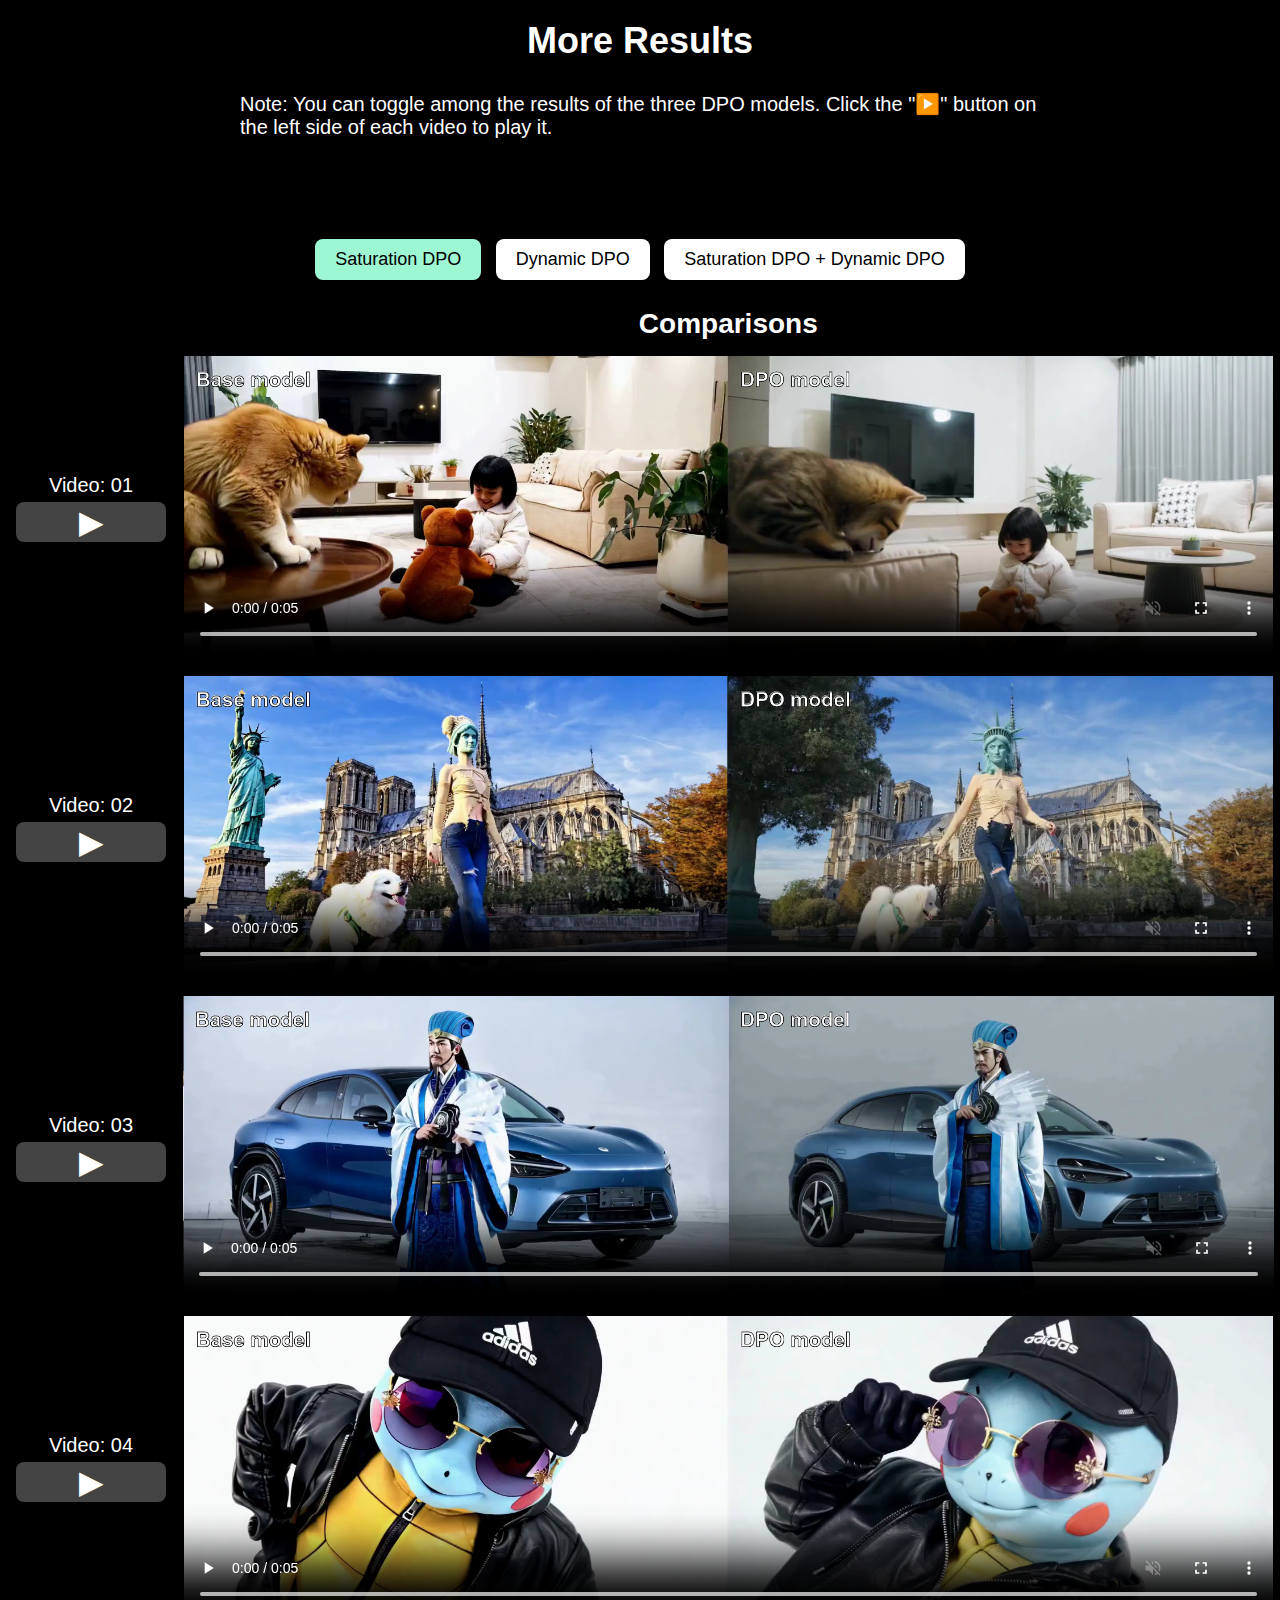
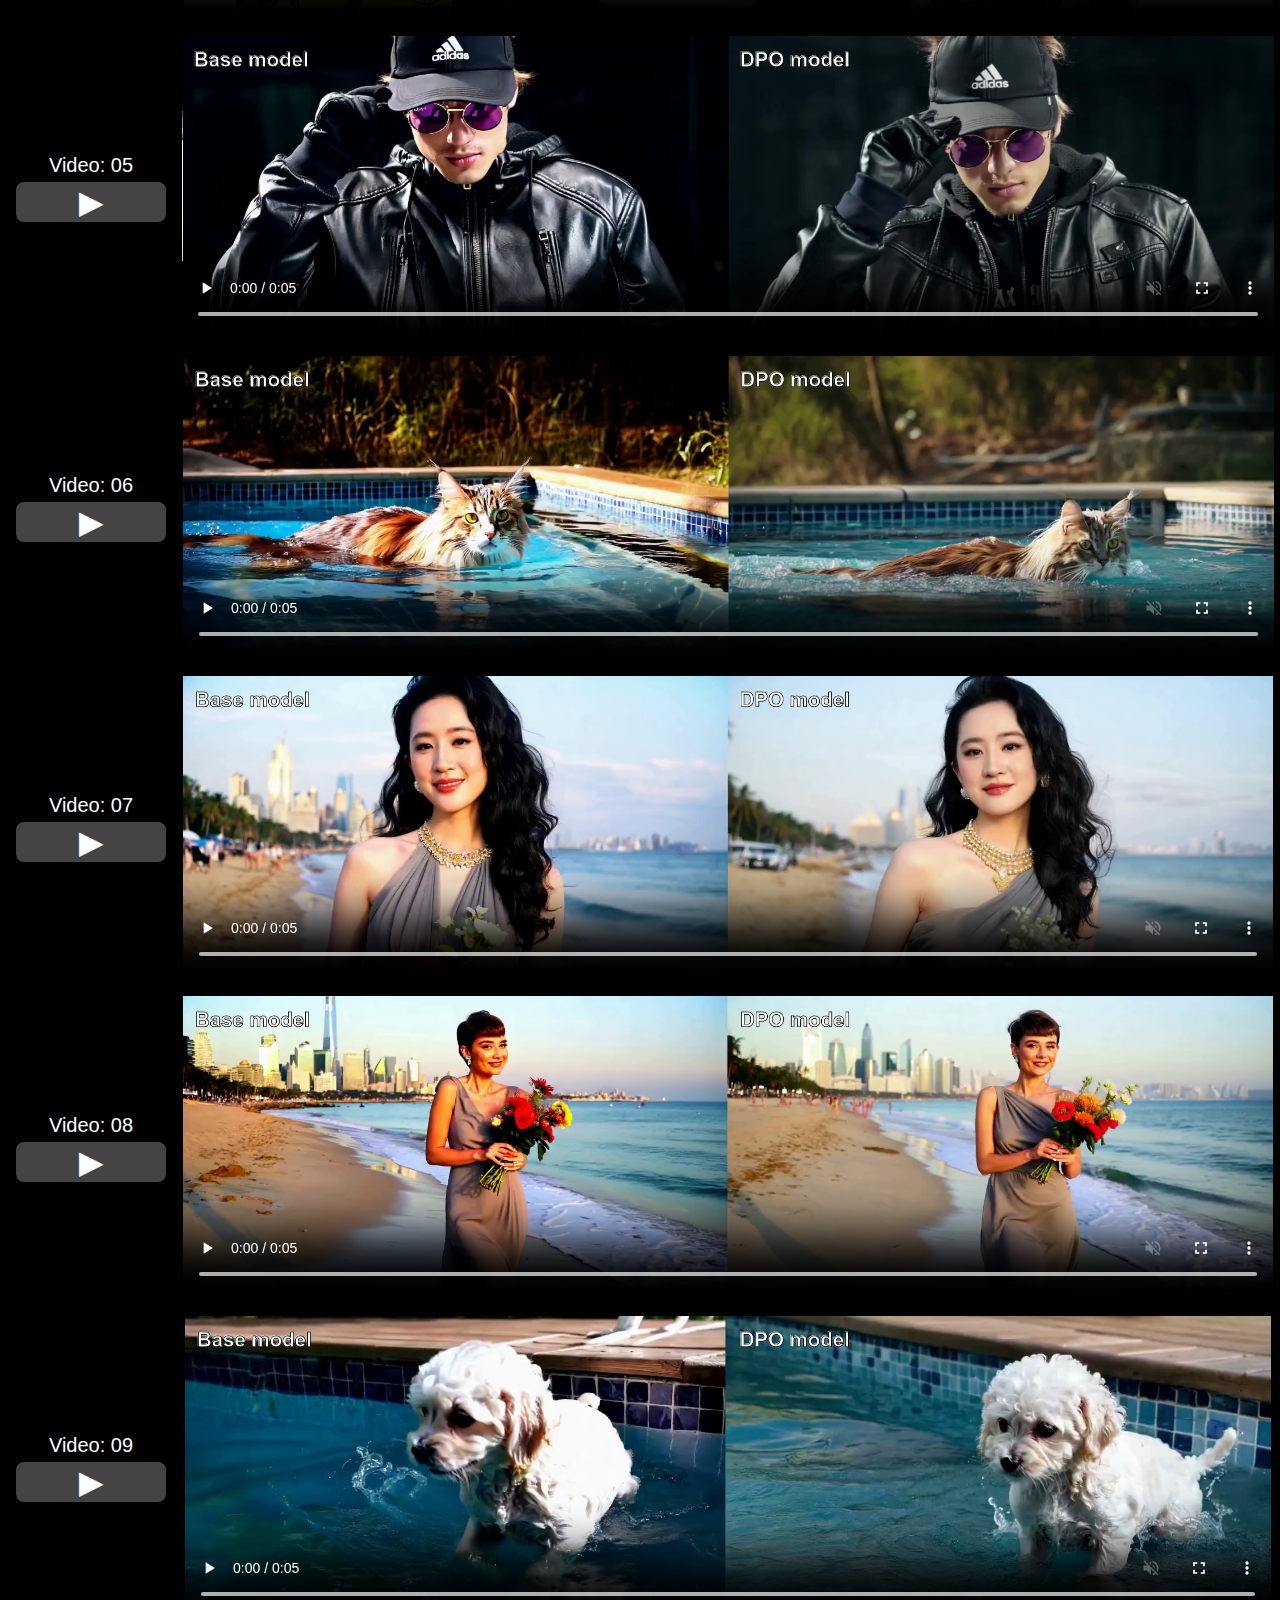
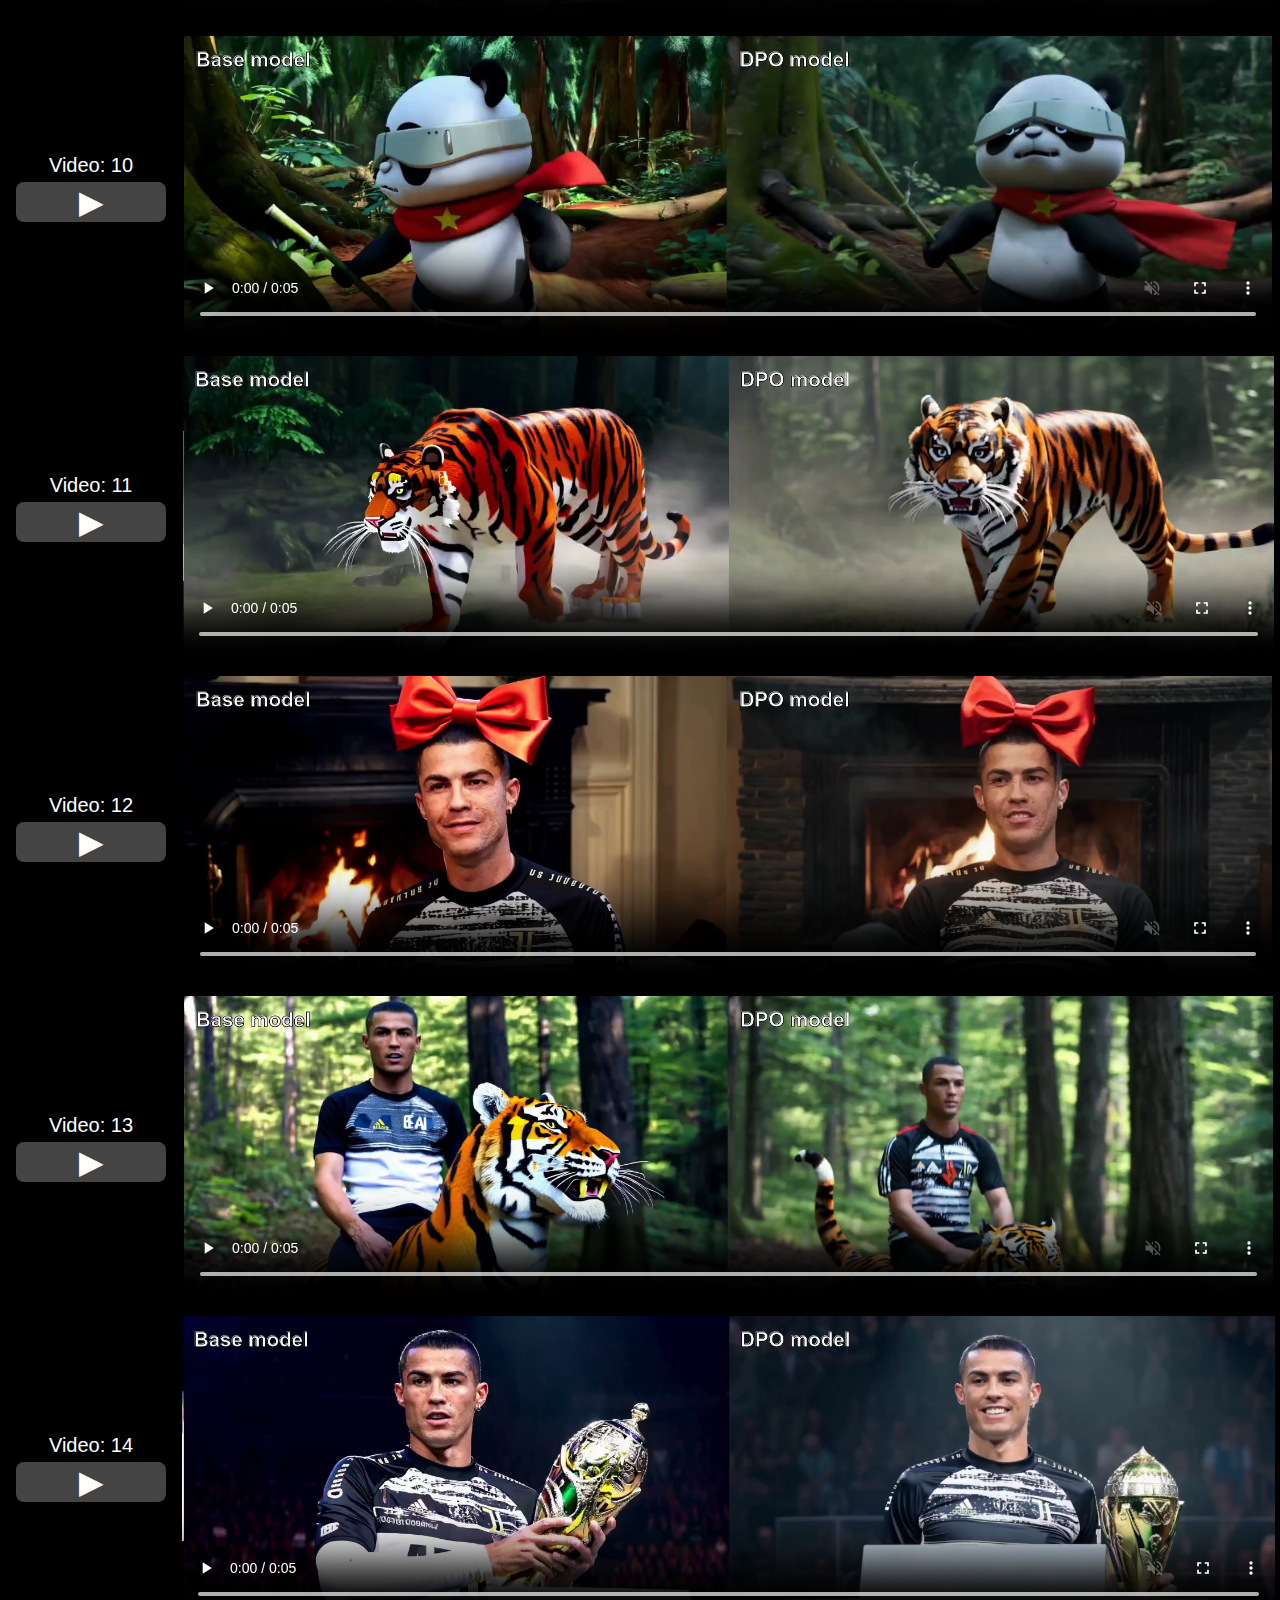
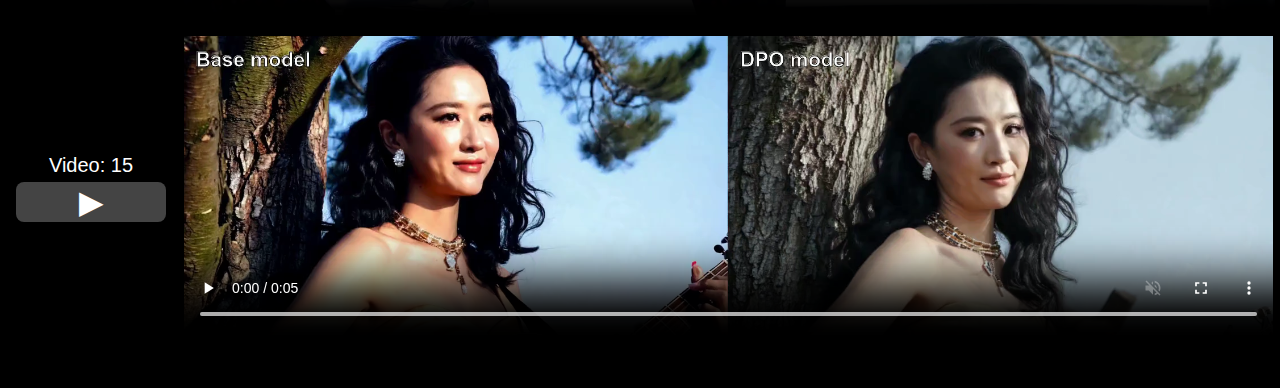
==== addition_dpo/index.html @ d4a06e44 "upload files" ====
<!DOCTYPE html>
    <html>
      <head>
        <meta charset="UTF-8">
        <title>Multiple Folders Video Display</title>
        
    <style>
      body {
        text-align: center;
        background-color: #000;
        color: #fff;
        font-family: Arial, sans-serif;
      }
      .main-title {
        font-size: 36px;
        margin-top: 20px;
        margin-bottom: 10px;
      }
      .description {
        font-size: 20px;
        width: 800px;
        margin: auto;
        margin-top: 30px;
        margin-bottom: 100px;
      }
      .toggle-buttons {
        margin: 20px 0;
      }
      .switch-button {
        display: inline-block;
        padding: 10px 20px;
        margin: 0 5px;
        font-size: 18px;
        border: none;
        border-radius: 8px;
        cursor: pointer;
        background-color: #fff;
        color: #000;
        transition: background-color 0.3s;
      }
      .switch-button.active {
        background-color: rgba(158, 247, 211, 1.0);
        color: #000;
      }
      table {
          width: 600px;
          margin: auto;
          border-collapse: collapse;
      }
      td, th {
          border: none;
          padding: 8px;
          color: #fff;
      }
      .table-container {
          display: none;
          margin-bottom: 40px;
      }
      .table-container.active {
          display: block;
      }
    </style>
    
      </head>
      <body>
        
    <h1 class="main-title">More Results</h1>
    <p align="left" class="description">
        Note: You can toggle among the results of the three DPO models. Click the "▶️" button on the left side of each video to play it.
      </p>
    
        
    <div class="toggle-buttons">
      <button class="switch-button active" data-target="contrast-dpo-table">Saturation DPO</button>
      <button class="switch-button" data-target="speed-dpo-table">Dynamic DPO</button>
      <button class="switch-button" data-target="contrast+speed-dpo-table">Saturation DPO + Dynamic DPO</button>
    </div>
    
        
    
    <div id="contrast-dpo-table" class="table-container active">
      <table align="center">
        <thead>
          <tr>
            <th style="text-align: center; font-size: 28px;"></th>
            <th style="text-align: center; font-size: 28px;">Comparisons</th>
          </tr>
        </thead>
        <tbody>
          
            <tr>
                <td style="text-align: center;">
                    <div style="font-size: 20px; margin-bottom: 5px;">Video: 01</div>
                    <button class="play-button" data-video-id="video-contrast/01_seed666.mp4" 
                            style="font-size: 32px; cursor: pointer; width: 150px; 
                                   background-color: #444; color: #fff; 
                                   border: none; border-radius: 8px;">
                        ▶
                    </button>
                </td>
                <td>
                    <video id="video-contrast/01_seed666.mp4" height="300" src="contrast/01_seed666.mp4" controls muted loop></video>
                </td>
            </tr>
            
            <tr>
                <td style="text-align: center;">
                    <div style="font-size: 20px; margin-bottom: 5px;">Video: 02</div>
                    <button class="play-button" data-video-id="video-contrast/02_seed666.mp4" 
                            style="font-size: 32px; cursor: pointer; width: 150px; 
                                   background-color: #444; color: #fff; 
                                   border: none; border-radius: 8px;">
                        ▶
                    </button>
                </td>
                <td>
                    <video id="video-contrast/02_seed666.mp4" height="300" src="contrast/02_seed666.mp4" controls muted loop></video>
                </td>
            </tr>
            
            <tr>
                <td style="text-align: center;">
                    <div style="font-size: 20px; margin-bottom: 5px;">Video: 03</div>
                    <button class="play-button" data-video-id="video-contrast/03_seed666.mp4" 
                            style="font-size: 32px; cursor: pointer; width: 150px; 
                                   background-color: #444; color: #fff; 
                                   border: none; border-radius: 8px;">
                        ▶
                    </button>
                </td>
                <td>
                    <video id="video-contrast/03_seed666.mp4" height="300" src="contrast/03_seed666.mp4" controls muted loop></video>
                </td>
            </tr>
            
            <tr>
                <td style="text-align: center;">
                    <div style="font-size: 20px; margin-bottom: 5px;">Video: 04</div>
                    <button class="play-button" data-video-id="video-contrast/04_seed666.mp4" 
                            style="font-size: 32px; cursor: pointer; width: 150px; 
                                   background-color: #444; color: #fff; 
                                   border: none; border-radius: 8px;">
                        ▶
                    </button>
                </td>
                <td>
                    <video id="video-contrast/04_seed666.mp4" height="300" src="contrast/04_seed666.mp4" controls muted loop></video>
                </td>
            </tr>
            
            <tr>
                <td style="text-align: center;">
                    <div style="font-size: 20px; margin-bottom: 5px;">Video: 05</div>
                    <button class="play-button" data-video-id="video-contrast/05_seed666.mp4" 
                            style="font-size: 32px; cursor: pointer; width: 150px; 
                                   background-color: #444; color: #fff; 
                                   border: none; border-radius: 8px;">
                        ▶
                    </button>
                </td>
                <td>
                    <video id="video-contrast/05_seed666.mp4" height="300" src="contrast/05_seed666.mp4" controls muted loop></video>
                </td>
            </tr>
            
            <tr>
                <td style="text-align: center;">
                    <div style="font-size: 20px; margin-bottom: 5px;">Video: 06</div>
                    <button class="play-button" data-video-id="video-contrast/06_seed666.mp4" 
                            style="font-size: 32px; cursor: pointer; width: 150px; 
                                   background-color: #444; color: #fff; 
                                   border: none; border-radius: 8px;">
                        ▶
                    </button>
                </td>
                <td>
                    <video id="video-contrast/06_seed666.mp4" height="300" src="contrast/06_seed666.mp4" controls muted loop></video>
                </td>
            </tr>
            
            <tr>
                <td style="text-align: center;">
                    <div style="font-size: 20px; margin-bottom: 5px;">Video: 07</div>
                    <button class="play-button" data-video-id="video-contrast/07_seed666.mp4" 
                            style="font-size: 32px; cursor: pointer; width: 150px; 
                                   background-color: #444; color: #fff; 
                                   border: none; border-radius: 8px;">
                        ▶
                    </button>
                </td>
                <td>
                    <video id="video-contrast/07_seed666.mp4" height="300" src="contrast/07_seed666.mp4" controls muted loop></video>
                </td>
            </tr>
            
            <tr>
                <td style="text-align: center;">
                    <div style="font-size: 20px; margin-bottom: 5px;">Video: 08</div>
                    <button class="play-button" data-video-id="video-contrast/08_seed666.mp4" 
                            style="font-size: 32px; cursor: pointer; width: 150px; 
                                   background-color: #444; color: #fff; 
                                   border: none; border-radius: 8px;">
                        ▶
                    </button>
                </td>
                <td>
                    <video id="video-contrast/08_seed666.mp4" height="300" src="contrast/08_seed666.mp4" controls muted loop></video>
                </td>
            </tr>
            
            <tr>
                <td style="text-align: center;">
                    <div style="font-size: 20px; margin-bottom: 5px;">Video: 09</div>
                    <button class="play-button" data-video-id="video-contrast/09_seed666.mp4" 
                            style="font-size: 32px; cursor: pointer; width: 150px; 
                                   background-color: #444; color: #fff; 
                                   border: none; border-radius: 8px;">
                        ▶
                    </button>
                </td>
                <td>
                    <video id="video-contrast/09_seed666.mp4" height="300" src="contrast/09_seed666.mp4" controls muted loop></video>
                </td>
            </tr>
            
            <tr>
                <td style="text-align: center;">
                    <div style="font-size: 20px; margin-bottom: 5px;">Video: 10</div>
                    <button class="play-button" data-video-id="video-contrast/10_seed666.mp4" 
                            style="font-size: 32px; cursor: pointer; width: 150px; 
                                   background-color: #444; color: #fff; 
                                   border: none; border-radius: 8px;">
                        ▶
                    </button>
                </td>
                <td>
                    <video id="video-contrast/10_seed666.mp4" height="300" src="contrast/10_seed666.mp4" controls muted loop></video>
                </td>
            </tr>
            
            <tr>
                <td style="text-align: center;">
                    <div style="font-size: 20px; margin-bottom: 5px;">Video: 11</div>
                    <button class="play-button" data-video-id="video-contrast/11_seed666.mp4" 
                            style="font-size: 32px; cursor: pointer; width: 150px; 
                                   background-color: #444; color: #fff; 
                                   border: none; border-radius: 8px;">
                        ▶
                    </button>
                </td>
                <td>
                    <video id="video-contrast/11_seed666.mp4" height="300" src="contrast/11_seed666.mp4" controls muted loop></video>
                </td>
            </tr>
            
            <tr>
                <td style="text-align: center;">
                    <div style="font-size: 20px; margin-bottom: 5px;">Video: 12</div>
                    <button class="play-button" data-video-id="video-contrast/12_seed666.mp4" 
                            style="font-size: 32px; cursor: pointer; width: 150px; 
                                   background-color: #444; color: #fff; 
                                   border: none; border-radius: 8px;">
                        ▶
                    </button>
                </td>
                <td>
                    <video id="video-contrast/12_seed666.mp4" height="300" src="contrast/12_seed666.mp4" controls muted loop></video>
                </td>
            </tr>
            
            <tr>
                <td style="text-align: center;">
                    <div style="font-size: 20px; margin-bottom: 5px;">Video: 13</div>
                    <button class="play-button" data-video-id="video-contrast/13_seed666.mp4" 
                            style="font-size: 32px; cursor: pointer; width: 150px; 
                                   background-color: #444; color: #fff; 
                                   border: none; border-radius: 8px;">
                        ▶
                    </button>
                </td>
                <td>
                    <video id="video-contrast/13_seed666.mp4" height="300" src="contrast/13_seed666.mp4" controls muted loop></video>
                </td>
            </tr>
            
            <tr>
                <td style="text-align: center;">
                    <div style="font-size: 20px; margin-bottom: 5px;">Video: 14</div>
                    <button class="play-button" data-video-id="video-contrast/14_seed666.mp4" 
                            style="font-size: 32px; cursor: pointer; width: 150px; 
                                   background-color: #444; color: #fff; 
                                   border: none; border-radius: 8px;">
                        ▶
                    </button>
                </td>
                <td>
                    <video id="video-contrast/14_seed666.mp4" height="300" src="contrast/14_seed666.mp4" controls muted loop></video>
                </td>
            </tr>
            
            <tr>
                <td style="text-align: center;">
                    <div style="font-size: 20px; margin-bottom: 5px;">Video: 15</div>
                    <button class="play-button" data-video-id="video-contrast/15_seed666.mp4" 
                            style="font-size: 32px; cursor: pointer; width: 150px; 
                                   background-color: #444; color: #fff; 
                                   border: none; border-radius: 8px;">
                        ▶
                    </button>
                </td>
                <td>
                    <video id="video-contrast/15_seed666.mp4" height="300" src="contrast/15_seed666.mp4" controls muted loop></video>
                </td>
            </tr>
            
        </tbody>
      </table>
    </div>
    
    
    <div id="speed-dpo-table" class="table-container">
      <table align="center">
        <thead>
          <tr>
            <th style="text-align: center; font-size: 28px;"></th>
            <th style="text-align: center; font-size: 28px;">Comparisons</th>
          </tr>
        </thead>
        <tbody>
          
            <tr>
                <td style="text-align: center;">
                    <div style="font-size: 20px; margin-bottom: 5px;">Video: 01</div>
                    <button class="play-button" data-video-id="video-speed/01_seed666.mp4" 
                            style="font-size: 32px; cursor: pointer; width: 150px; 
                                   background-color: #444; color: #fff; 
                                   border: none; border-radius: 8px;">
                        ▶
                    </button>
                </td>
                <td>
                    <video id="video-speed/01_seed666.mp4" height="300" src="speed/01_seed666.mp4" controls muted loop></video>
                </td>
            </tr>
            
            <tr>
                <td style="text-align: center;">
                    <div style="font-size: 20px; margin-bottom: 5px;">Video: 02</div>
                    <button class="play-button" data-video-id="video-speed/02_seed666.mp4" 
                            style="font-size: 32px; cursor: pointer; width: 150px; 
                                   background-color: #444; color: #fff; 
                                   border: none; border-radius: 8px;">
                        ▶
                    </button>
                </td>
                <td>
                    <video id="video-speed/02_seed666.mp4" height="300" src="speed/02_seed666.mp4" controls muted loop></video>
                </td>
            </tr>
            
            <tr>
                <td style="text-align: center;">
                    <div style="font-size: 20px; margin-bottom: 5px;">Video: 03</div>
                    <button class="play-button" data-video-id="video-speed/03_seed666.mp4" 
                            style="font-size: 32px; cursor: pointer; width: 150px; 
                                   background-color: #444; color: #fff; 
                                   border: none; border-radius: 8px;">
                        ▶
                    </button>
                </td>
                <td>
                    <video id="video-speed/03_seed666.mp4" height="300" src="speed/03_seed666.mp4" controls muted loop></video>
                </td>
            </tr>
            
            <tr>
                <td style="text-align: center;">
                    <div style="font-size: 20px; margin-bottom: 5px;">Video: 04</div>
                    <button class="play-button" data-video-id="video-speed/04_seed666.mp4" 
                            style="font-size: 32px; cursor: pointer; width: 150px; 
                                   background-color: #444; color: #fff; 
                                   border: none; border-radius: 8px;">
                        ▶
                    </button>
                </td>
                <td>
                    <video id="video-speed/04_seed666.mp4" height="300" src="speed/04_seed666.mp4" controls muted loop></video>
                </td>
            </tr>
            
            <tr>
                <td style="text-align: center;">
                    <div style="font-size: 20px; margin-bottom: 5px;">Video: 05</div>
                    <button class="play-button" data-video-id="video-speed/05_seed666.mp4" 
                            style="font-size: 32px; cursor: pointer; width: 150px; 
                                   background-color: #444; color: #fff; 
                                   border: none; border-radius: 8px;">
                        ▶
                    </button>
                </td>
                <td>
                    <video id="video-speed/05_seed666.mp4" height="300" src="speed/05_seed666.mp4" controls muted loop></video>
                </td>
            </tr>
            
            <tr>
                <td style="text-align: center;">
                    <div style="font-size: 20px; margin-bottom: 5px;">Video: 06</div>
                    <button class="play-button" data-video-id="video-speed/06_seed666.mp4" 
                            style="font-size: 32px; cursor: pointer; width: 150px; 
                                   background-color: #444; color: #fff; 
                                   border: none; border-radius: 8px;">
                        ▶
                    </button>
                </td>
                <td>
                    <video id="video-speed/06_seed666.mp4" height="300" src="speed/06_seed666.mp4" controls muted loop></video>
                </td>
            </tr>
            
            <tr>
                <td style="text-align: center;">
                    <div style="font-size: 20px; margin-bottom: 5px;">Video: 07</div>
                    <button class="play-button" data-video-id="video-speed/07_seed666.mp4" 
                            style="font-size: 32px; cursor: pointer; width: 150px; 
                                   background-color: #444; color: #fff; 
                                   border: none; border-radius: 8px;">
                        ▶
                    </button>
                </td>
                <td>
                    <video id="video-speed/07_seed666.mp4" height="300" src="speed/07_seed666.mp4" controls muted loop></video>
                </td>
            </tr>
            
            <tr>
                <td style="text-align: center;">
                    <div style="font-size: 20px; margin-bottom: 5px;">Video: 08</div>
                    <button class="play-button" data-video-id="video-speed/08_seed666.mp4" 
                            style="font-size: 32px; cursor: pointer; width: 150px; 
                                   background-color: #444; color: #fff; 
                                   border: none; border-radius: 8px;">
                        ▶
                    </button>
                </td>
                <td>
                    <video id="video-speed/08_seed666.mp4" height="300" src="speed/08_seed666.mp4" controls muted loop></video>
                </td>
            </tr>
            
            <tr>
                <td style="text-align: center;">
                    <div style="font-size: 20px; margin-bottom: 5px;">Video: 09</div>
                    <button class="play-button" data-video-id="video-speed/09_seed666.mp4" 
                            style="font-size: 32px; cursor: pointer; width: 150px; 
                                   background-color: #444; color: #fff; 
                                   border: none; border-radius: 8px;">
                        ▶
                    </button>
                </td>
                <td>
                    <video id="video-speed/09_seed666.mp4" height="300" src="speed/09_seed666.mp4" controls muted loop></video>
                </td>
            </tr>
            
            <tr>
                <td style="text-align: center;">
                    <div style="font-size: 20px; margin-bottom: 5px;">Video: 10</div>
                    <button class="play-button" data-video-id="video-speed/10_seed666.mp4" 
                            style="font-size: 32px; cursor: pointer; width: 150px; 
                                   background-color: #444; color: #fff; 
                                   border: none; border-radius: 8px;">
                        ▶
                    </button>
                </td>
                <td>
                    <video id="video-speed/10_seed666.mp4" height="300" src="speed/10_seed666.mp4" controls muted loop></video>
                </td>
            </tr>
            
            <tr>
                <td style="text-align: center;">
                    <div style="font-size: 20px; margin-bottom: 5px;">Video: 11</div>
                    <button class="play-button" data-video-id="video-speed/11_seed666.mp4" 
                            style="font-size: 32px; cursor: pointer; width: 150px; 
                                   background-color: #444; color: #fff; 
                                   border: none; border-radius: 8px;">
                        ▶
                    </button>
                </td>
                <td>
                    <video id="video-speed/11_seed666.mp4" height="300" src="speed/11_seed666.mp4" controls muted loop></video>
                </td>
            </tr>
            
            <tr>
                <td style="text-align: center;">
                    <div style="font-size: 20px; margin-bottom: 5px;">Video: 12</div>
                    <button class="play-button" data-video-id="video-speed/12_seed666.mp4" 
                            style="font-size: 32px; cursor: pointer; width: 150px; 
                                   background-color: #444; color: #fff; 
                                   border: none; border-radius: 8px;">
                        ▶
                    </button>
                </td>
                <td>
                    <video id="video-speed/12_seed666.mp4" height="300" src="speed/12_seed666.mp4" controls muted loop></video>
                </td>
            </tr>
            
        </tbody>
      </table>
    </div>
    
    
    <div id="contrast+speed-dpo-table" class="table-container">
      <table align="center">
        <thead>
          <tr>
            <th style="text-align: center; font-size: 28px;"></th>
            <th style="text-align: center; font-size: 28px;">Comparisons</th>
          </tr>
        </thead>
        <tbody>
          
            <tr>
                <td style="text-align: center;">
                    <div style="font-size: 20px; margin-bottom: 5px;">Video: 01</div>
                    <button class="play-button" data-video-id="video-speed+contrast/02_seed666.mp4" 
                            style="font-size: 32px; cursor: pointer; width: 150px; 
                                   background-color: #444; color: #fff; 
                                   border: none; border-radius: 8px;">
                        ▶
                    </button>
                </td>
                <td>
                    <video id="video-speed+contrast/02_seed666.mp4" height="300" src="speed+contrast/02_seed666.mp4" controls muted loop></video>
                </td>
            </tr>
            
            <tr>
                <td style="text-align: center;">
                    <div style="font-size: 20px; margin-bottom: 5px;">Video: 02</div>
                    <button class="play-button" data-video-id="video-speed+contrast/03_seed666.mp4" 
                            style="font-size: 32px; cursor: pointer; width: 150px; 
                                   background-color: #444; color: #fff; 
                                   border: none; border-radius: 8px;">
                        ▶
                    </button>
                </td>
                <td>
                    <video id="video-speed+contrast/03_seed666.mp4" height="300" src="speed+contrast/03_seed666.mp4" controls muted loop></video>
                </td>
            </tr>
            
            <tr>
                <td style="text-align: center;">
                    <div style="font-size: 20px; margin-bottom: 5px;">Video: 03</div>
                    <button class="play-button" data-video-id="video-speed+contrast/04_seed666.mp4" 
                            style="font-size: 32px; cursor: pointer; width: 150px; 
                                   background-color: #444; color: #fff; 
                                   border: none; border-radius: 8px;">
                        ▶
                    </button>
                </td>
                <td>
                    <video id="video-speed+contrast/04_seed666.mp4" height="300" src="speed+contrast/04_seed666.mp4" controls muted loop></video>
                </td>
            </tr>
            
            <tr>
                <td style="text-align: center;">
                    <div style="font-size: 20px; margin-bottom: 5px;">Video: 04</div>
                    <button class="play-button" data-video-id="video-speed+contrast/05_seed666.mp4" 
                            style="font-size: 32px; cursor: pointer; width: 150px; 
                                   background-color: #444; color: #fff; 
                                   border: none; border-radius: 8px;">
                        ▶
                    </button>
                </td>
                <td>
                    <video id="video-speed+contrast/05_seed666.mp4" height="300" src="speed+contrast/05_seed666.mp4" controls muted loop></video>
                </td>
            </tr>
            
            <tr>
                <td style="text-align: center;">
                    <div style="font-size: 20px; margin-bottom: 5px;">Video: 05</div>
                    <button class="play-button" data-video-id="video-speed+contrast/06_seed666.mp4" 
                            style="font-size: 32px; cursor: pointer; width: 150px; 
                                   background-color: #444; color: #fff; 
                                   border: none; border-radius: 8px;">
                        ▶
                    </button>
                </td>
                <td>
                    <video id="video-speed+contrast/06_seed666.mp4" height="300" src="speed+contrast/06_seed666.mp4" controls muted loop></video>
                </td>
            </tr>
            
            <tr>
                <td style="text-align: center;">
                    <div style="font-size: 20px; margin-bottom: 5px;">Video: 06</div>
                    <button class="play-button" data-video-id="video-speed+contrast/07_seed666.mp4" 
                            style="font-size: 32px; cursor: pointer; width: 150px; 
                                   background-color: #444; color: #fff; 
                                   border: none; border-radius: 8px;">
                        ▶
                    </button>
                </td>
                <td>
                    <video id="video-speed+contrast/07_seed666.mp4" height="300" src="speed+contrast/07_seed666.mp4" controls muted loop></video>
                </td>
            </tr>
            
            <tr>
                <td style="text-align: center;">
                    <div style="font-size: 20px; margin-bottom: 5px;">Video: 07</div>
                    <button class="play-button" data-video-id="video-speed+contrast/08_seed666.mp4" 
                            style="font-size: 32px; cursor: pointer; width: 150px; 
                                   background-color: #444; color: #fff; 
                                   border: none; border-radius: 8px;">
                        ▶
                    </button>
                </td>
                <td>
                    <video id="video-speed+contrast/08_seed666.mp4" height="300" src="speed+contrast/08_seed666.mp4" controls muted loop></video>
                </td>
            </tr>
            
            <tr>
                <td style="text-align: center;">
                    <div style="font-size: 20px; margin-bottom: 5px;">Video: 08</div>
                    <button class="play-button" data-video-id="video-speed+contrast/09_seed666.mp4" 
                            style="font-size: 32px; cursor: pointer; width: 150px; 
                                   background-color: #444; color: #fff; 
                                   border: none; border-radius: 8px;">
                        ▶
                    </button>
                </td>
                <td>
                    <video id="video-speed+contrast/09_seed666.mp4" height="300" src="speed+contrast/09_seed666.mp4" controls muted loop></video>
                </td>
            </tr>
            
            <tr>
                <td style="text-align: center;">
                    <div style="font-size: 20px; margin-bottom: 5px;">Video: 09</div>
                    <button class="play-button" data-video-id="video-speed+contrast/10_seed666.mp4" 
                            style="font-size: 32px; cursor: pointer; width: 150px; 
                                   background-color: #444; color: #fff; 
                                   border: none; border-radius: 8px;">
                        ▶
                    </button>
                </td>
                <td>
                    <video id="video-speed+contrast/10_seed666.mp4" height="300" src="speed+contrast/10_seed666.mp4" controls muted loop></video>
                </td>
            </tr>
            
        </tbody>
      </table>
    </div>
    
    
        
    <script>
      document.addEventListener("DOMContentLoaded", function(){
          const buttons = document.querySelectorAll('.play-button');
          buttons.forEach(button => {
              button.addEventListener('click', function(){
                  const videoId = this.getAttribute('data-video-id');
                  const video = document.getElementById(videoId);
                  if(video.paused){
                      document.querySelectorAll('video').forEach(v => {
                         if(!v.paused && v !== video){
                            v.pause();
                            const btn = document.querySelector(`button[data-video-id="${v.id}"]`);
                            if(btn) btn.innerHTML = "▶";
                         }
                      });
                      video.play();
                      this.innerHTML = "⏸";
                  } else {
                      video.pause();
                      this.innerHTML = "▶";
                  }
              });
          });

          const switchButtons = document.querySelectorAll('.switch-button');
          switchButtons.forEach(btn => {
              btn.addEventListener('click', function(e){
                  switchButtons.forEach(b => b.classList.remove('active'));
                  e.target.classList.add('active');
                  const targetId = e.target.getAttribute('data-target');
                  document.querySelectorAll('.table-container').forEach(tc => {
                      tc.classList.remove('active');
                  });
                  const targetTable = document.getElementById(targetId);
                  if(targetTable){
                      targetTable.classList.add('active');
                  }
                  document.querySelectorAll('video').forEach(v => {
                      if(!v.paused){
                          v.pause();
                          const btn = document.querySelector(`button[data-video-id="${v.id}"]`);
                          if(btn) btn.innerHTML = "▶";
                      }
                  });
              });
          });
      });
    </script>
    
      </body>
    </html>
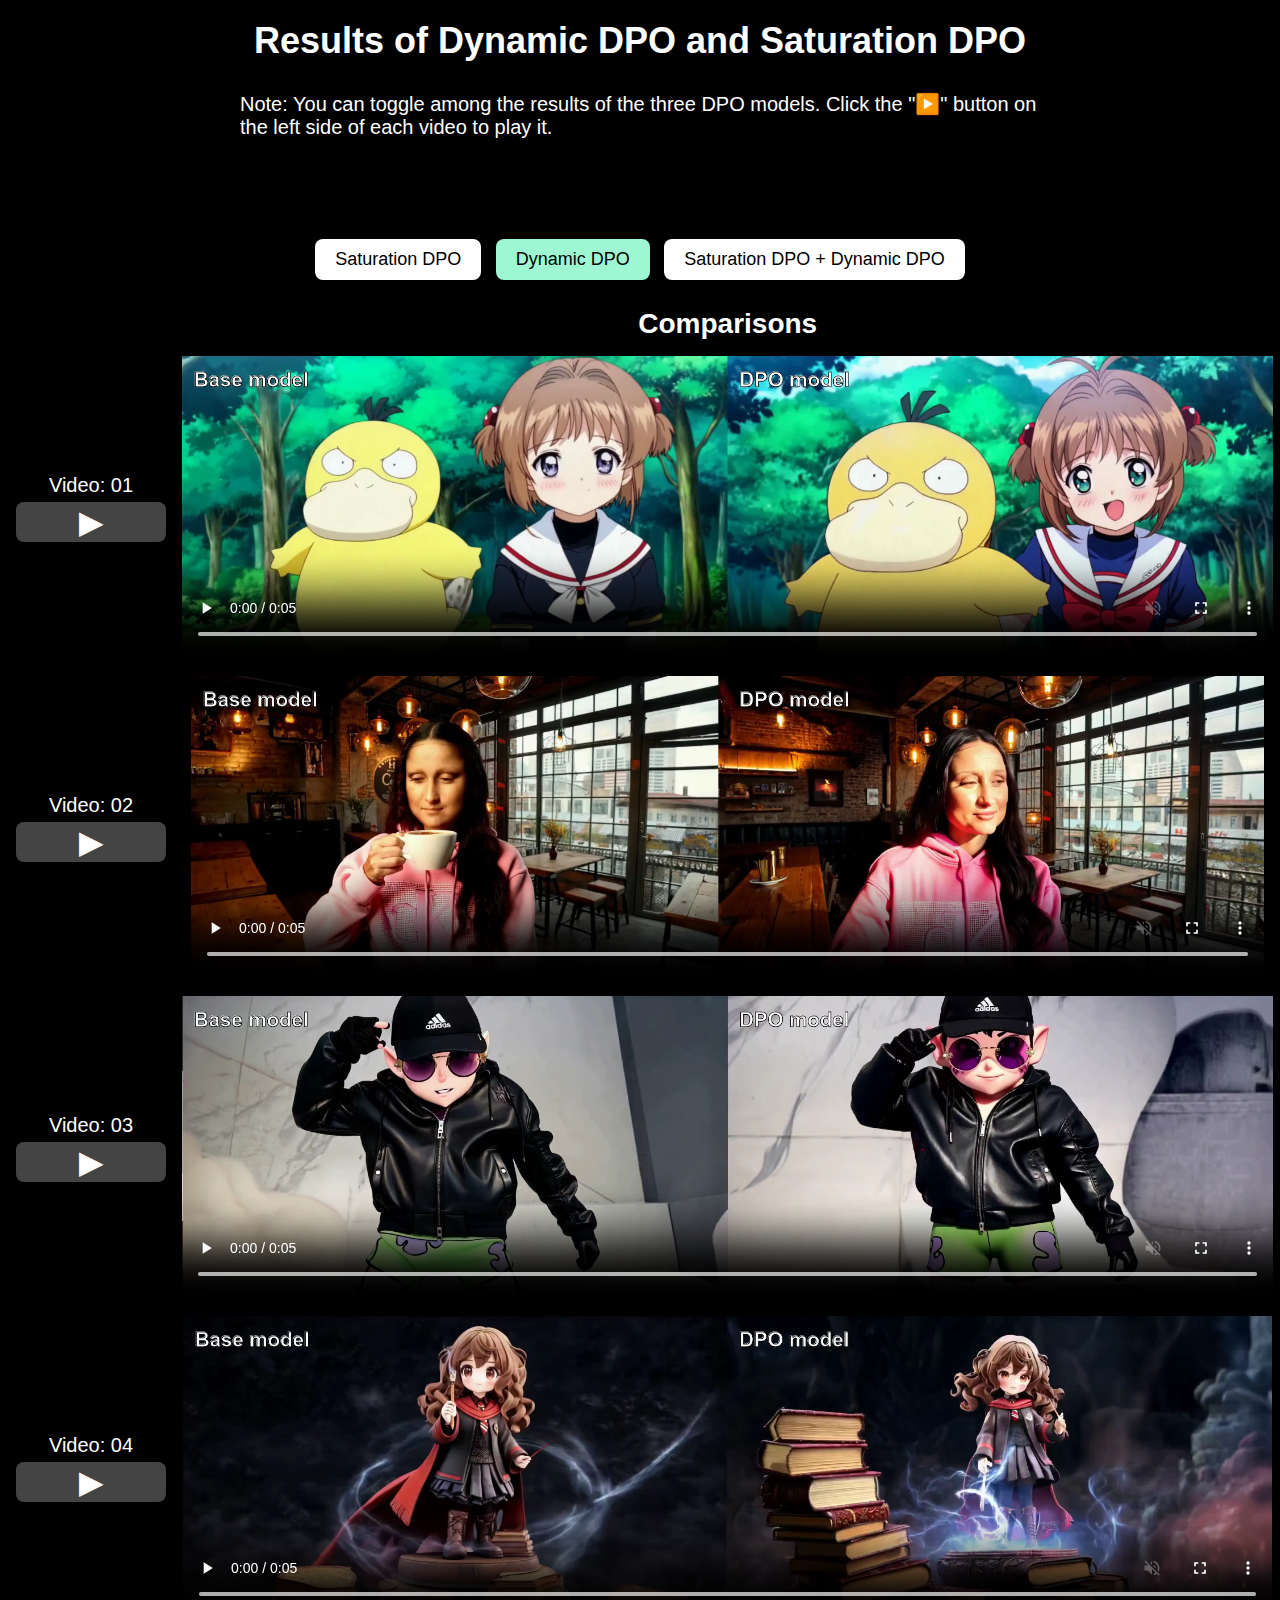
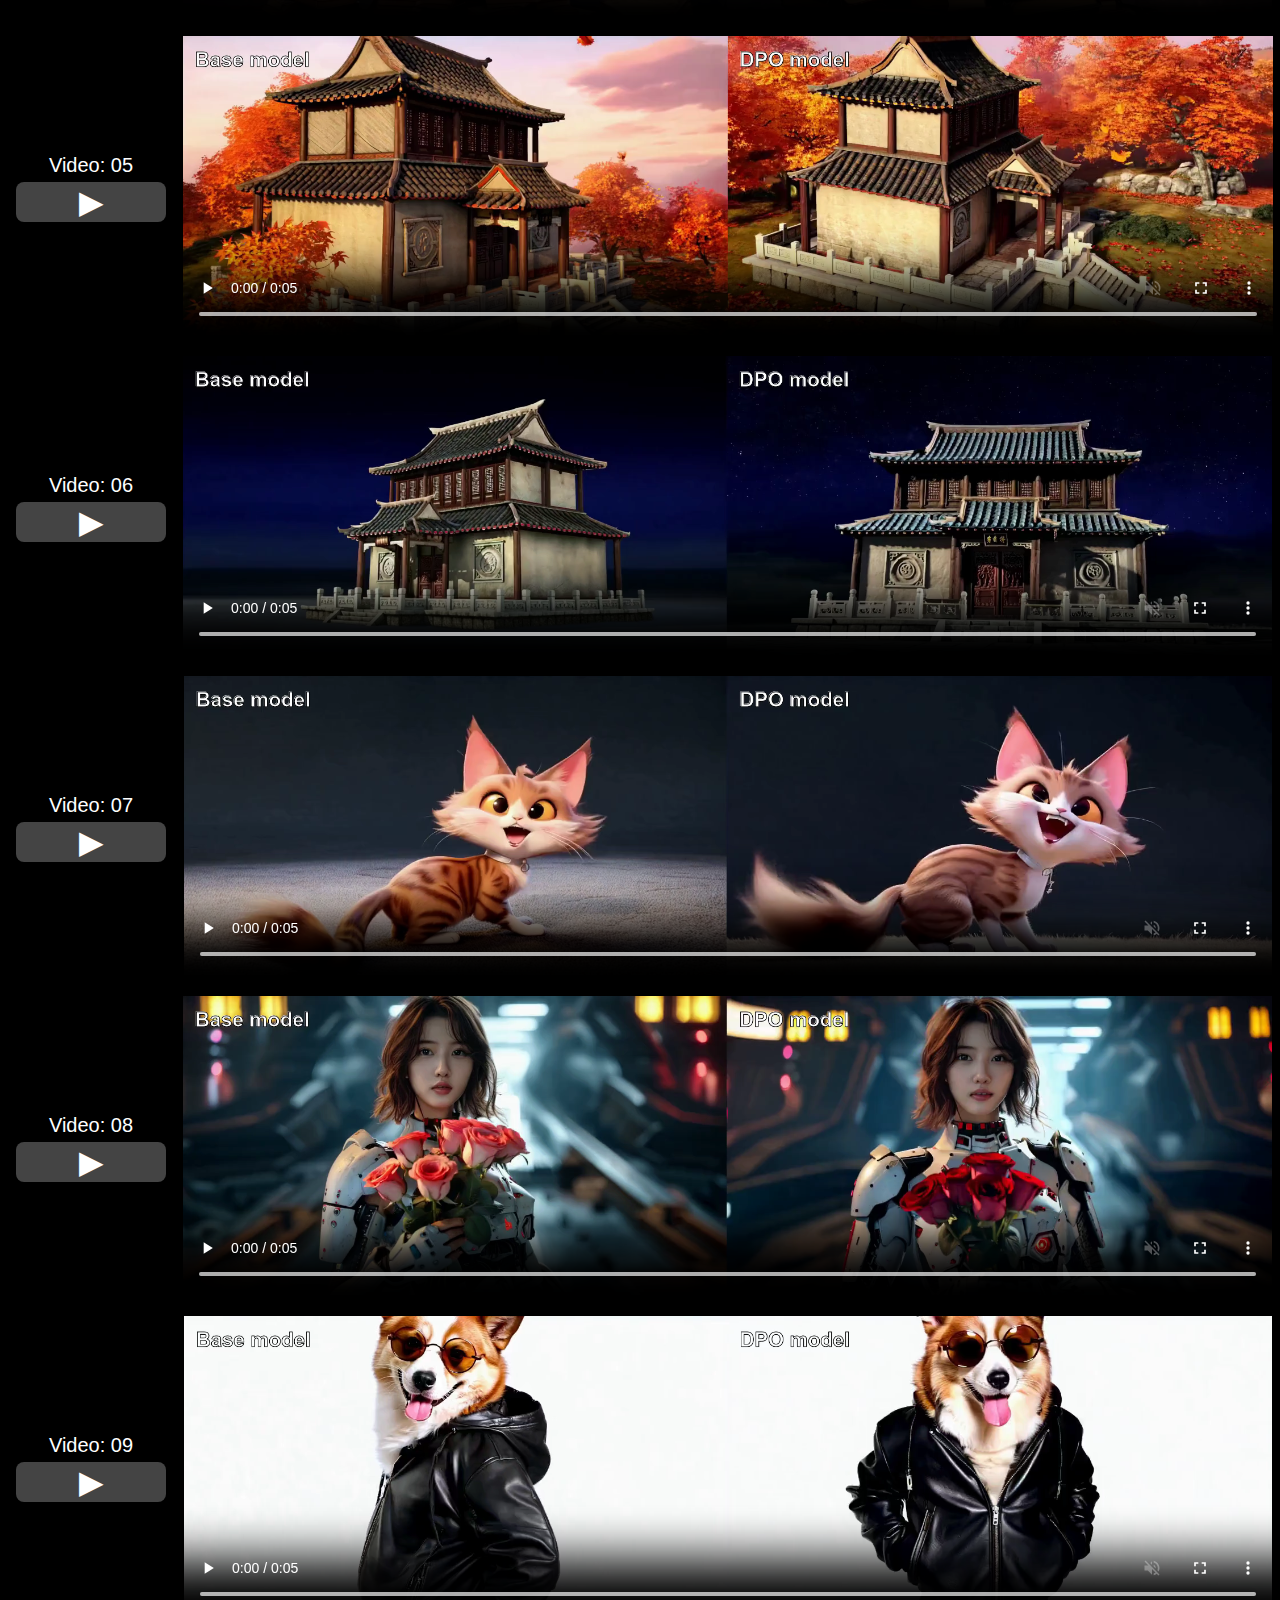
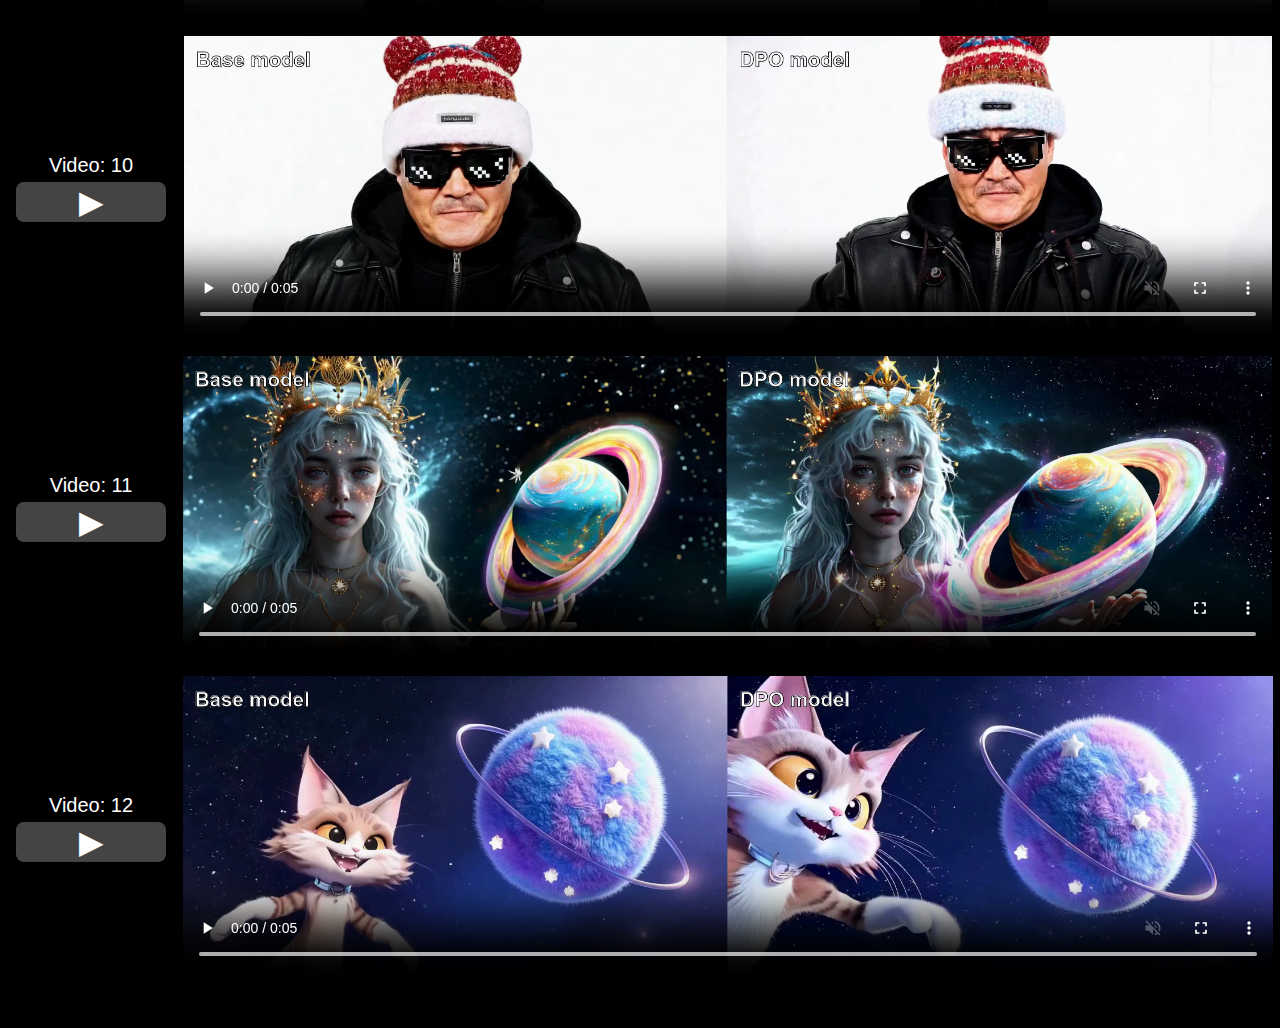
==== commit 59ee5743: "upload files" ====
--- a/addition_dpo/index.html
+++ b/addition_dpo/index.html
@@ -3,7 +3,7 @@
     <html>
       <head>
         <meta charset="UTF-8">
-        <title>Multiple Folders Video Display</title>
+        <title>Dynamic DPO Results</title>
         
     <style>
       body {
@@ -65,21 +65,21 @@
       </head>
       <body>
         
-    <h1 class="main-title">More Results</h1>
+    <h1 class="main-title">Results of Dynamic DPO and Saturation DPO </h1>
     <p align="left" class="description">
         Note: You can toggle among the results of the three DPO models. Click the "▶️" button on the left side of each video to play it.
       </p>
     
         
     <div class="toggle-buttons">
-      <button class="switch-button active" data-target="contrast-dpo-table">Saturation DPO</button>
-      <button class="switch-button" data-target="speed-dpo-table">Dynamic DPO</button>
+      <button class="switch-button" data-target="contrast-dpo-table">Saturation DPO</button>
+      <button class="switch-button active" data-target="speed-dpo-table">Dynamic DPO</button>
       <button class="switch-button" data-target="contrast+speed-dpo-table">Saturation DPO + Dynamic DPO</button>
     </div>
     
         
     
-    <div id="contrast-dpo-table" class="table-container active">
+    <div id="contrast-dpo-table" class="table-container">
       <table align="center">
         <thead>
           <tr>
@@ -319,7 +319,7 @@
     </div>
     
     
-    <div id="speed-dpo-table" class="table-container">
+    <div id="speed-dpo-table" class="table-container active">
       <table align="center">
         <thead>
           <tr>
